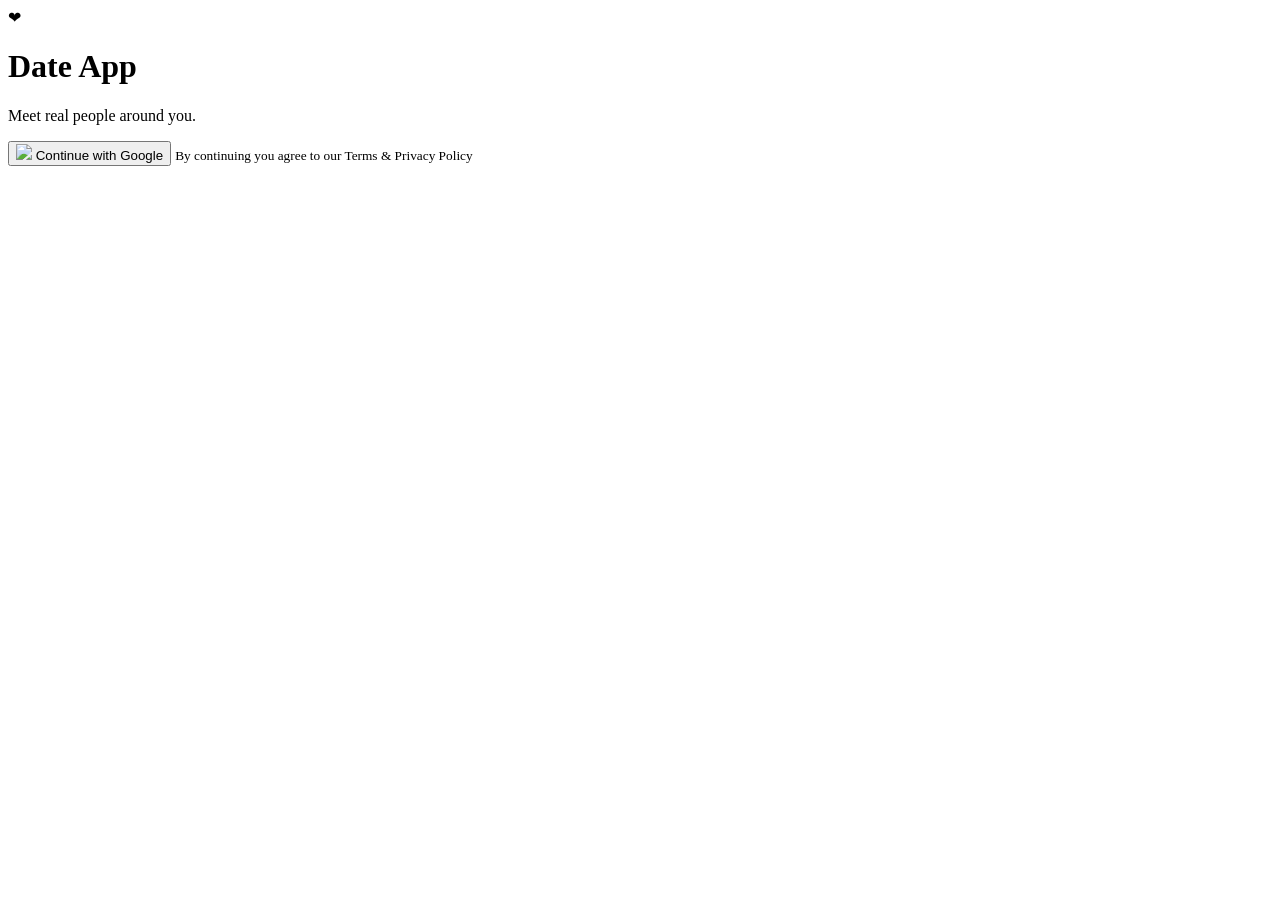
==== index.html @ 32b0b318 "Create index.html" ====
<!DOCTYPE html>
<html lang="en">

<head>
    <meta charset="UTF-8">
    <meta name="viewport" content="width=device-width, initial-scale=1.0">
    <title>Test Dating App</title>

    <link rel="stylesheet" href="style.css">
</head>

<body>

    <div class="container">

        <div class="logo">
            ❤
        </div>

        <h1>Date App</h1>

        <p>
            Meet real people around you.
        </p>

        <button id="googleBtn">
            <img src="https://www.gstatic.com/firebasejs/ui/2.0.0/images/auth/google.svg">
            Continue with Google
        </button>

        <small>
            By continuing you agree to our Terms & Privacy Policy
        </small>

    </div>

    <script type="module" src="app.js"></script>

</body>

</html>
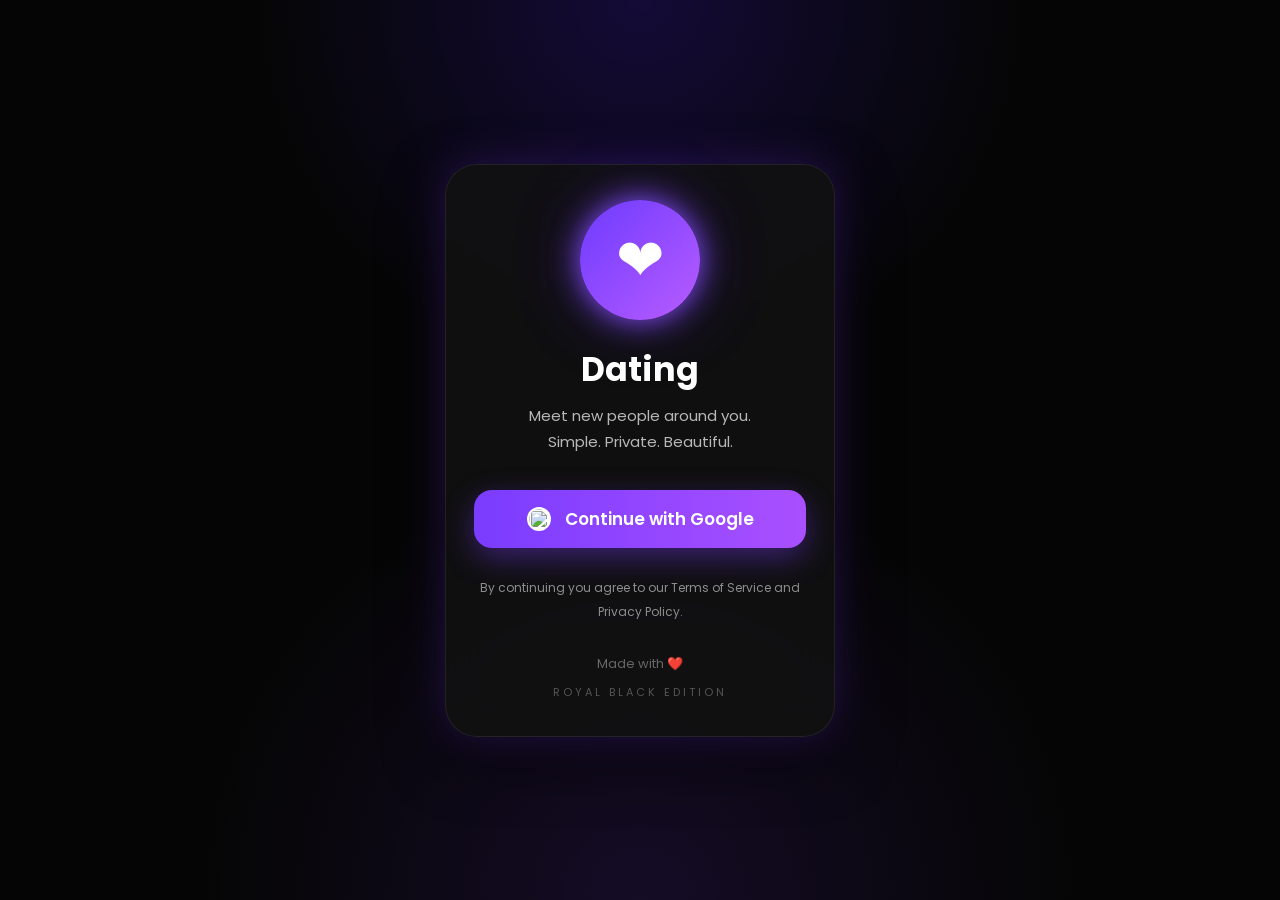
==== commit 965d2578: "Update index.html" ====
--- a/index.html
+++ b/index.html
@@ -1,41 +1,302 @@
 <!DOCTYPE html>
 <html lang="en">
-
 <head>
-    <meta charset="UTF-8">
-    <meta name="viewport" content="width=device-width, initial-scale=1.0">
-    <title>Test Dating App</title>
-
-    <link rel="stylesheet" href="style.css">
+<meta charset="UTF-8">
+<meta name="viewport" content="width=device-width, initial-scale=1.0">
+
+<title>Vivaha Dating</title>
+
+<link href="https://fonts.googleapis.com/css2?family=Poppins:wght@300;400;500;600;700&display=swap" rel="stylesheet">
+
+<style>
+
+*{
+margin:0;
+padding:0;
+box-sizing:border-box;
+font-family:'Poppins',sans-serif;
+}
+
+body{
+
+background:#050505;
+
+background-image:
+radial-gradient(circle at top,#5224ff33 0%,transparent 35%),
+radial-gradient(circle at bottom,#7d3cff22 0%,transparent 40%);
+
+height:100vh;
+
+display:flex;
+
+justify-content:center;
+
+align-items:center;
+
+overflow:hidden;
+
+color:white;
+
+}
+
+.card{
+
+width:92%;
+
+max-width:390px;
+
+background:rgba(18,18,18,.88);
+
+backdrop-filter:blur(20px);
+
+border:1px solid rgba(255,255,255,.08);
+
+border-radius:32px;
+
+padding:35px 28px;
+
+text-align:center;
+
+box-shadow:
+
+0 0 40px rgba(125,60,255,.25),
+
+0 20px 60px rgba(0,0,0,.7);
+
+animation:fade .8s;
+
+}
+
+@keyframes fade{
+
+from{
+
+opacity:0;
+
+transform:translateY(40px);
+
+}
+
+to{
+
+opacity:1;
+
+transform:translateY(0);
+
+}
+
+}
+
+.logo{
+
+width:120px;
+
+height:120px;
+
+margin:auto;
+
+border-radius:50%;
+
+background:linear-gradient(135deg,#6d3bff,#b85cff);
+
+display:flex;
+
+justify-content:center;
+
+align-items:center;
+
+font-size:58px;
+
+box-shadow:
+
+0 0 30px #8a4fff,
+
+0 0 70px #5d2eff55;
+
+margin-bottom:25px;
+
+animation:pulse 2s infinite;
+
+}
+
+@keyframes pulse{
+
+50%{
+
+transform:scale(1.05);
+
+box-shadow:
+
+0 0 40px #9b65ff,
+
+0 0 90px #7338ff;
+
+}
+
+}
+
+h1{
+
+font-size:33px;
+
+font-weight:700;
+
+margin-bottom:8px;
+
+}
+
+.tag{
+
+font-size:15px;
+
+color:#b8b8b8;
+
+line-height:26px;
+
+margin-bottom:35px;
+
+}
+
+#googleBtn{
+
+width:100%;
+
+height:58px;
+
+border:none;
+
+border-radius:18px;
+
+background:linear-gradient(90deg,#7a3cff,#a950ff);
+
+color:white;
+
+font-size:17px;
+
+font-weight:600;
+
+display:flex;
+
+align-items:center;
+
+justify-content:center;
+
+gap:14px;
+
+cursor:pointer;
+
+transition:.35s;
+
+box-shadow:0 10px 30px rgba(122,60,255,.4);
+
+}
+
+#googleBtn:hover{
+
+transform:translateY(-3px);
+
+box-shadow:0 18px 40px rgba(122,60,255,.6);
+
+}
+
+#googleBtn img{
+
+width:24px;
+
+height:24px;
+
+background:white;
+
+border-radius:50%;
+
+padding:2px;
+
+}
+
+small{
+
+display:block;
+
+margin-top:28px;
+
+line-height:24px;
+
+font-size:12px;
+
+color:#8d8d8d;
+
+}
+
+.footer{
+
+margin-top:30px;
+
+font-size:13px;
+
+color:#666;
+
+}
+
+.version{
+
+margin-top:10px;
+
+font-size:11px;
+
+letter-spacing:3px;
+
+color:#555;
+
+}
+
+</style>
+
 </head>
 
 <body>
 
-    <div class="container">
-
-        <div class="logo">
-            ❤
-        </div>
-
-        <h1>Date App</h1>
-
-        <p>
-            Meet real people around you.
-        </p>
-
-        <button id="googleBtn">
-            <img src="https://www.gstatic.com/firebasejs/ui/2.0.0/images/auth/google.svg">
-            Continue with Google
-        </button>
-
-        <small>
-            By continuing you agree to our Terms & Privacy Policy
-        </small>
-
-    </div>
-
-    <script type="module" src="app.js"></script>
+<div class="card">
+
+<div class="logo">
+❤
+</div>
+
+<h1>Dating</h1>
+
+<div class="tag">
+Meet new people around you.<br>
+Simple. Private. Beautiful.
+</div>
+
+<button id="googleBtn">
+
+<img src="https://www.gstatic.com/firebasejs/ui/2.0.0/images/auth/google.svg">
+
+Continue with Google
+
+</button>
+
+<small>
+
+By continuing you agree to our Terms of Service and Privacy Policy.
+
+</small>
+
+<div class="footer">
+
+Made with ❤️
+
+</div>
+
+<div class="version">
+
+ROYAL BLACK EDITION
+
+</div>
+
+</div>
+
+<script type="module" src="index.js"></script>
 
 </body>
-
 </html>
